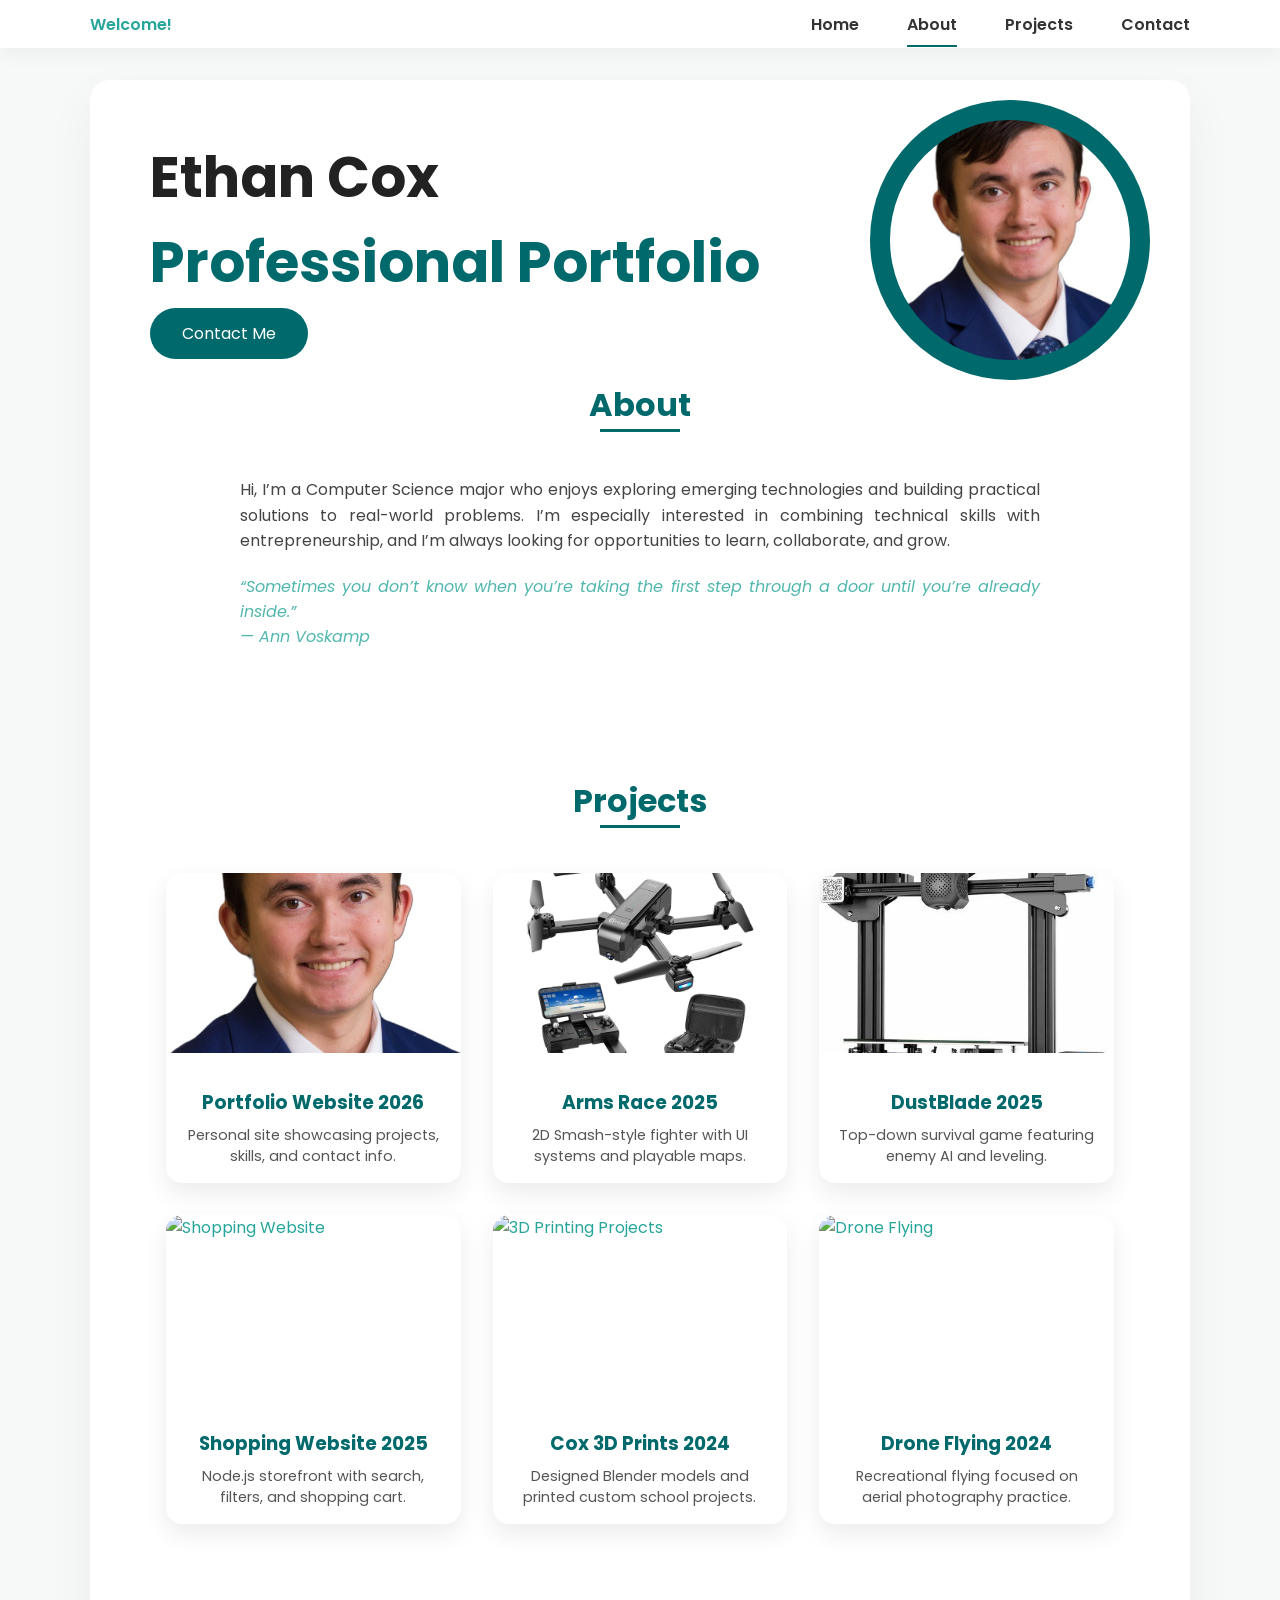
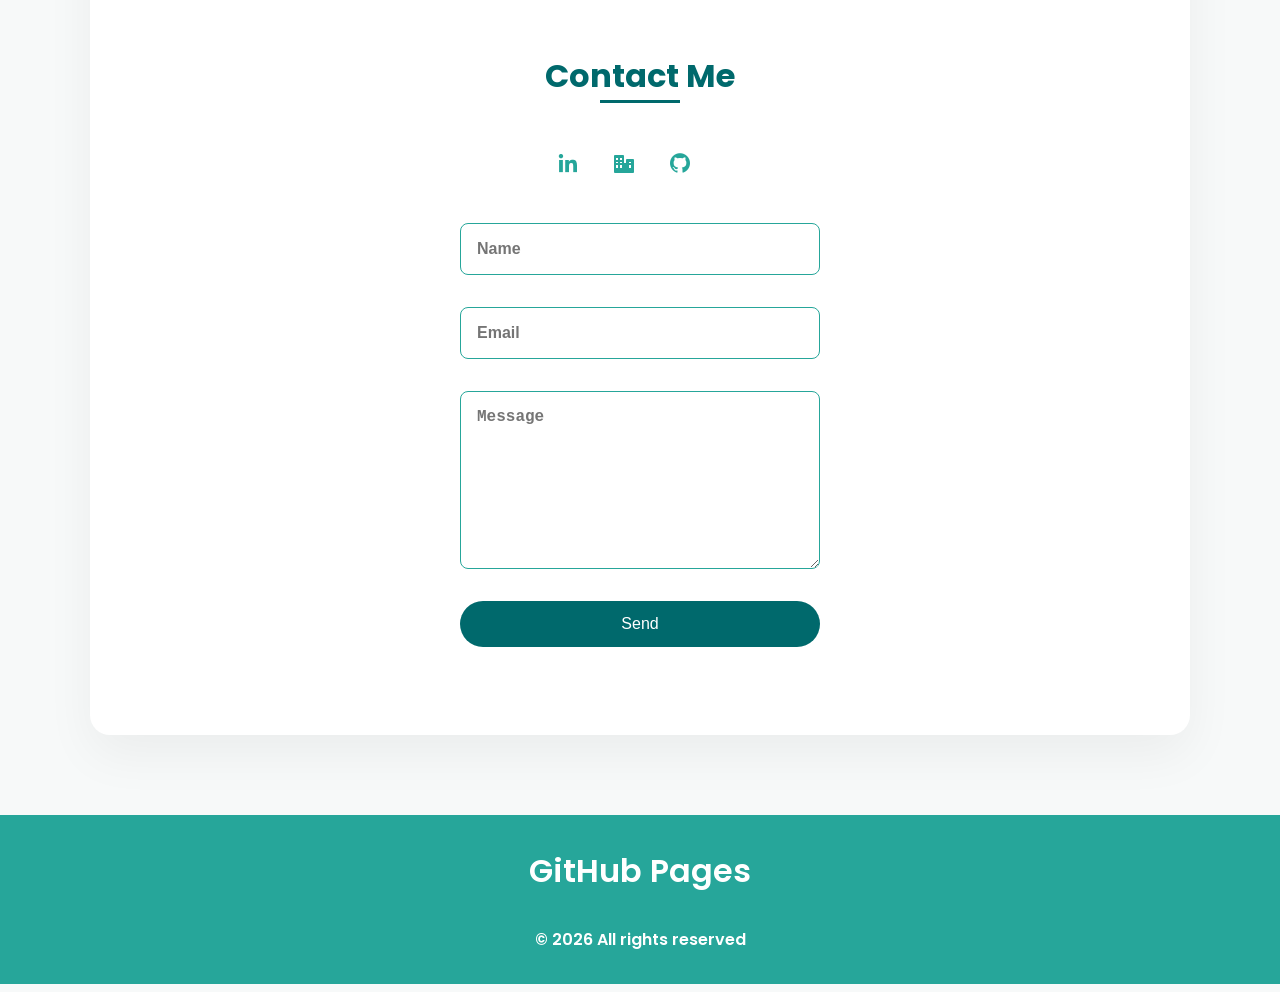
==== index.html @ 2938be5b "Refactor index.html structure and content" ====
<!DOCTYPE html>
<html lang="en">
<head>
  <meta charset="UTF-8">
  <meta name="viewport" content="width=device-width, initial-scale=1.0">
  <title>My Portfolio Website</title>

  <link rel="stylesheet" href="styles.css">
  <link href="https://cdn.jsdelivr.net/npm/boxicons@2.0.5/css/boxicons.min.css" rel="stylesheet">
</head>

<body>

<!-- HEADER -->
<header class="l-header">
  <nav class="nav bd-grid">
    <a href="#" class="nav__logo">Welcome!</a>

    <div class="nav__menu" id="nav-menu">
      <ul class="nav__list">
        <li class="nav__item"><a href="#home" class="nav__link active">Home</a></li>
        <li class="nav__item"><a href="#about" class="nav__link">About</a></li>
        <li class="nav__item"><a href="#mywork" class="nav__link">Projects</a></li>
        <li class="nav__item"><a href="#contact" class="nav__link">Contact</a></li>
      </ul>
    </div>
  </nav>
</header>

<main class="l-main">

<!-- HOME -->
<section class="home" id="home">
  <div class="home__data">
    <h1 class="home__title">
      Ethan Cox<br>
      <span class="home__title-color">Professional Portfolio</span>
    </h1>

    <a href="#contact" class="button">Contact Me</a>
  </div>

  <div class="home__img">
    <img src="images/portfolio.jpg" alt="Ethan Cox">
  </div>
</section>


<!-- ABOUT -->
<section class="about section" id="about">
  <h2 class="section-title">About</h2>

  <div class="about__container bd-grid">
    <p class="about__text">
      Hi, I’m a Computer Science major who enjoys exploring emerging
      technologies and building practical solutions to real-world
      problems. I’m especially interested in combining technical
      skills with entrepreneurship, and I’m always looking for
      opportunities to learn, collaborate, and grow.
    </p>

    <p class="quote">
      “Sometimes you don’t know when you’re taking the first step
      through a door until you’re already inside.”
      <br>— Ann Voskamp
    </p>
  </div>
</section>


<!-- PROJECTS -->
<section class="work section" id="mywork">
  <h2 class="section-title">Projects</h2>

  <div class="work__container bd-grid">

    <div class="project-card">
      <img src="images/portfolio.jpg" alt="Portfolio Website">
      <div class="project-info">
        <h3>Portfolio Website <span class="project-year">2026</span></h3>
        <p>Personal site showcasing projects, skills, and contact info.</p>
      </div>
    </div>

    <div class="project-card">
      <img src="images/1.jpg" alt="Arms Race Game">
      <div class="project-info">
        <h3>Arms Race <span class="project-year">2025</span></h3>
        <p>2D Smash-style fighter with UI systems and playable maps.</p>
      </div>
    </div>

    <div class="project-card">
      <img src="images/2.jpg" alt="DustBlade Game">
      <div class="project-info">
        <h3>DustBlade <span class="project-year">2025</span></h3>
        <p>Top-down survival game featuring enemy AI and leveling.</p>
      </div>
    </div>

    <div class="project-card">
      <img src="images/3.jpg" alt="Shopping Website">
      <div class="project-info">
        <h3>Shopping Website <span class="project-year">2025</span></h3>
        <p>Node.js storefront with search, filters, and shopping cart.</p>
      </div>
    </div>

    <div class="project-card">
      <img src="images/4.jpg" alt="3D Printing Projects">
      <div class="project-info">
        <h3>Cox 3D Prints <span class="project-year">2024</span></h3>
        <p>Designed Blender models and printed custom school projects.</p>
      </div>
    </div>

    <div class="project-card">
      <img src="images/drone.jpg" alt="Drone Flying">
      <div class="project-info">
        <h3>Drone Flying <span class="project-year">2024</span></h3>
        <p>Recreational flying focused on aerial photography practice.</p>
      </div>
    </div>

  </div>
</section>


<!-- CONTACT -->
<section class="contact section" id="contact">
  <h2 class="section-title">Contact Me</h2>

  <div class="home__social">
    <a href="https://www.linkedin.com/in/ethan-hr-cox/" target="_blank" class="home__social-icon">
      <i class="bx bxl-linkedin"></i>
    </a>

    <a href="https://www.cox3dprints.com/" target="_blank" class="home__social-icon">
      <i class="bx bxs-business"></i>
    </a>

    <a href="https://github.com/KenjaTochi" target="_blank" class="home__social-icon">
      <i class="bx bxl-github"></i>
    </a>
  </div>

  <div class="contact__container bd-grid">
    <form class="contact__form">
      <input type="text" placeholder="Name" class="contact__input">
      <input type="email" placeholder="Email" class="contact__input">
      <textarea placeholder="Message" rows="8" class="contact__input"></textarea>
      <input type="submit" value="Send" class="contact__button button">
    </form>
  </div>
</section>

</main>


<!-- FOOTER -->
<footer class="footer">
  <p class="footer__title">GitHub Pages</p>
  <p>© 2026 All rights reserved</p>
</footer>


<!-- NAV ACTIVE SCROLL SCRIPT -->
<script>
const sections = document.querySelectorAll("section");
const navLinks = document.querySelectorAll(".nav__link");

window.addEventListener("scroll", () => {
  let current = "";
  const middle = window.scrollY + window.innerHeight / 2;

  sections.forEach(section => {
    const top = section.offsetTop;
    const bottom = top + section.offsetHeight;

    if (middle >= top && middle <= bottom) {
      current = section.id;
    }
  });

  navLinks.forEach(link => {
    link.classList.remove("active");
    if (link.getAttribute("href").includes(current)) {
      link.classList.add("active");
    }
  });
});
</script>

</body>
</html>
---- styles.css ----
@import url("https://fonts.googleapis.com/css2?family=Poppins:wght@400;600;700&amp;display=swap");
/*===== VARIABLES CSS =====*/
:root{
  --header-height: 3rem;
  --font-semi: 600;
}

/*===== Colores =====*/
:root{
  --first-color:  #00696c;
  --second-color: #26A69A;
}

/*===== Fuente y tipografia =====*/
:root{
  --body-font: 'Poppins', sans-serif;
  --big-font-size: 2rem;
  --h2-font-size: 1.25rem;
  --normal-font-size: 0.938rem;
}
@media screen and (min-width: 768px){
  :root{
    --big-font-size: 3.5rem;
    --h2-font-size: 2rem;
    --normal-font-size: 1rem;
  }
}

/*===== Margenes =====*/
:root{
  --mb-1: 0.5rem;
  --mb-2: 1rem;
  --mb-3: 1.5rem;
  --mb-4: 2rem;
  --mb-5: 2.5rem;
  --mb-6: 3rem;
}

/*===== z index =====*/
:root{
  --z-back: -10;
  --z-normal: 1;
  --z-tooltip: 10;
  --z-fixed: 100;
}

/*===== BASE =====*/
*,::before,::after{
  box-sizing: border-box;
}
html{
  scroll-behavior: smooth;
}
body{
  margin: 0;
  font-family: var(--body-font);
  font-size: var(--normal-font-size);
  color: var(--second-color);
  background: #f7f9f9; /* subtle off-white */
  min-height: 100vh;
  display: flex;
  flex-direction: column;
}
h1,h2,p{
  margin: 0;
}
ul{
  margin: 0;
  padding: 0;
  list-style: none;
}
a{
  text-decoration: none;
}
img{
  max-width: 100%;
  height: auto;
  display: block;
}
.l-main{
  background: white;
  max-width: 1100px;
  margin: 80px auto;
  padding: 40px 60px;
  border-radius: 20px;
  box-shadow: 0 20px 50px rgba(0,0,0,0.05);
}
/*===== CLASS CSS ===== */
.section-title{
  position: relative;
  font-size: var(--h2-font-size);
  color: var(--first-color);
  margin-top: var(--mb-2);
  margin-bottom: var(--mb-4);
  text-align: center;
}
.section-title::after{
  position: absolute;
  content: "";
  width: 64px;
  height: 0.18rem;
  left: 0;
  right: 0;
  margin: auto;
  top: 2rem;
  background-color: var(--first-color);
}
.section{
  padding-top: 3rem;
  padding-bottom: 2rem;
}

/*===== LAYOUT =====*/
.bd-grid{
  max-width: 1024px;
  display: grid;
  grid-template-columns: 100%;
  grid-column-gap: 2rem;
  width: calc(100% - 2rem);
  margin-left: auto;
  margin-right: auto;
}
.l-header{
  width: 100%;
  position: fixed;
  top: 0;
  left: 0;
  z-index: var(--z-fixed);
  background-color: white;
  box-shadow: 0 5px 20px rgba(0,0,0,0.05);
}

/*===== NAV =====*/
.nav{
  height: var(--header-height);
  display: flex;
  justify-content: space-between;
  align-items: center;
  font-weight: var(--font-semi);
}
@media screen and (max-width: 768px){
  .nav__menu{
    position: fixed;
    top: var(--header-height);
    right: -100%;
    width: 80%;
    height: 100%;
    padding: 2rem;
    background-color: var(--second-color);
    transition: .5s;
  }
}
.nav__item{
  margin-bottom: var(--mb-4);
}
.nav__link{
  position: relative;
  
}
.nav__item a{
  color: #333;
}
.nav__link:hover{
  position: relative;

}
.nav__link:hover::after{
  position: absolute;
  content: "";
  width: 100%;
  height: 0.18rem;
  left: 0;
  top: 2rem;
  background-color: var(--first-color);

}
.nav__item a:hover{
  color:  var(--first-color);
  transition: .3s ease;

}
.nav__logo{
  color: var(--second-color);
}
.nav__toggle{
  color: var(--second-color);
  font-size: 1.5rem;
  cursor: pointer;
}

/*Active menu*/
.active::after{
  position: absolute;
  content: "";
  width: 100%;
  height: 0.18rem;
  left: 0;
  top: 2rem;
  background-color: var(--first-color);
}

/*=== Show menu ===*/
.show{
  right: 0;
}

/*===== HOME =====*/

.home {
    display: flex;
    align-items: center;
    justify-content: space-between;
    gap: 4rem;
    min-height: auto; /* not full screen */
}
.home__data{
  flex: 1;
}
.home__img{
  position: relative;
  display: flex;
  justify-content: center;
  align-items: center;
}
.home__img::before{
  content: "";
  position: absolute;
  width: 280px;
  height: 280px;
  background: var(--first-color);
  border-radius: 50%;
  z-index: 0;
}
.home__title{
  font-size: var(--big-font-size);
  margin-bottom: 1rem;
  color: #222;
}
.home__title-color{
  color: var(--first-color);
}
.home__social{
  display: flex;
  flex-direction: row;
  justify-content: center;
}
.home__social-icon{
  width: max-content;
  margin-bottom: var(--mb-2);
  font-size: 1.5rem;
  color: var(--second-color);
}
.home__social-icon:hover{
  color: var(--first-color);
}

.home__img img{
  position: relative;
  z-index: 1;
  width: 240px;
  height: 240px;
  object-fit: cover;
  border-radius: 50%;
  transition: transform .3s ease;
}

.home__img img:hover{
  transform: scale(1.15);
}

/*BUTTONS*/
.button{
  background-color: var(--first-color);
  color: white;
  padding: 14px 32px;
  border-radius: 50px;
  transition: .3s ease;
}

.button:hover{
  transform: translateY(-3px);
  box-shadow: 0 15px 30px rgba(0,0,0,.1);
}

/* ===== ABOUT =====*/
#about{
  margin-top: -6%;

}
.quote{
  margin-top: 20px;
  text-align: justify;
  font-style: italic;
  opacity: .8;
}
.about__text{
  text-align: justify;
  color: #444;
  line-height: 1.6;
}
.about__container{
  max-width: 700px;
  margin: auto;
}
.about__subtitle{
  margin-bottom: var(--mb-2);
}
.about__img{
  justify-self: center;
  background-image: url("images/bb (2).png");
  background-size:cover;
  height: 499px;
  width: 540px;
  margin-left: -300px;
  
}
.about__img img
{
transform: scale(2.4);
margin-left: 250px;
margin-top: 80px;

}
.about__img:hover{
   transition: .5s;
 transform: translate(-10px,-20px);
}
.about__img img:hover{
 transition: .5s;
 transform: translate(-30px,-10px);
 transform: scale(2.9);
}
/* ===== SERVICES =====*/
.ag-format-container {
  width: 1142px;
  margin: 0 auto;
}
.ag-courses_box {
  display: -webkit-box;
  display: -ms-flexbox;
  display: flex;
  -webkit-box-align: start;
  -ms-flex-align: start;
  align-items: flex-start;
  -ms-flex-wrap: wrap;
  flex-wrap: wrap;
  padding: 50px 0;
}
.ag-courses_item {
  -ms-flex-preferred-size: calc(33.33333% - 30px);
  flex-basis: calc(33.33333% - 30px);
  margin: 0 15px 30px;
  overflow: hidden;
  border-radius: 28px;
}
.ag-courses-item_link {
  display: block;
  padding: 30px 20px;
  background-color: #ffffff;
  box-shadow: 0 15px 40px rgba(0,0,0,0.05);
  overflow: hidden;
  position: relative;
}
.ag-courses-item_link:hover,
.ag-courses-item_link:hover .ag-courses-item_date {
  text-decoration: none;
  color:#fff;
}
.ag-courses-item_link:hover .ag-courses-item_bg {
  -webkit-transform: scale(10);
  -ms-transform: scale(10);
  transform: scale(10);
}
.ag-courses-item_title {
  min-height: 87px;
  margin: 0 0 25px;

  overflow: hidden;

  font-weight: bold;
  font-size: 30px;
  color: #FFF;

  z-index: 2;
  position: relative;
}
.ag-courses-item_date-box {
  z-index: 2;
  position: relative;
}
.ag-courses-item_date {
  color: white;
  -webkit-transition: color .5s ease;
  -o-transition: color .5s ease;
  transition: color .5s ease
}
.ag-courses-item_date p{
  text-align: justify;
}
.ag-courses-item_bg {
  height: 128px;
  width: 128px;
  background-color:   #6f1bd3;
  z-index: 1;
  position: absolute;
  top: -75px;
  right: -75px;
  border-radius: 50%;
  -webkit-transition: all .5s ease;
  -o-transition: all .5s ease;
  transition: all .5s ease;
}
.ag-courses_item:nth-child(2n) .ag-courses-item_bg {
  background-color: #a9c6e5;
}
.ag-courses_item:nth-child(3n) .ag-courses-item_bg {
  background-color:var(--first-color);
}
.ag-courses_item:nth-child(4n) .ag-courses-item_bg {
  background-color: #952aff;
}
.ag-courses_item:nth-child(5n) .ag-courses-item_bg {
  background-color: #cd3e94;
}
.ag-courses_item:nth-child(6n) .ag-courses-item_bg {
  background-color:   #6f1bd3;
}



@media only screen and (max-width: 979px) {
  .ag-courses_item {
    -ms-flex-preferred-size: calc(50% - 30px);
    flex-basis: calc(50% - 30px);
  }
  .ag-courses-item_title {
    font-size: 24px;
  }
}

@media only screen and (max-width: 767px) {
  .ag-format-container {
    width: 96%;
  }

}
@media only screen and (max-width: 639px) {
  .ag-courses_item {
    -ms-flex-preferred-size: 100%;
    flex-basis: 100%;
  }
  .ag-courses-item_title {
    min-height: 72px;
    line-height: 1;

    font-size: 24px;
  }
  .ag-courses-item_link {
    padding: 22px 40px;
  }
  .ag-courses-item_date-box {
    font-size: 16px;
  }
}



/* ===== MY WORK =====*/
.project-card{
  background: white;
  border-radius: 16px;
  overflow: hidden;
  box-shadow: 0 10px 25px rgba(0,0,0,.08);
  transition: .3s ease;
}

.project-card:hover{
  transform: translateY(-6px);
}

.project-card img{
  width: 100%;
  height: 180px;
  object-fit: cover;
}

.project-info{
  padding: 16px;
  text-align: center;
}

.project-info h3{
  margin-bottom: 8px;
  color: var(--first-color);
}

.project-info p{
  font-size: 0.9rem;
  color: #555;
}

.work__container{
  grid-template-columns: repeat(3, 1fr);
  gap: 2rem;
}

/* ===== CONTACT =====*/
.contact__input{
  width: 100%;
  font-size: var(--normal-font-size);
  font-weight: var(--font-semi);
  padding: 1rem;
  border-radius: .5rem;
  border: 1.5px solid var(--second-color);
  outline: none;
  margin-bottom: var(--mb-4);
}
.contact__button{
  display: block;
  border: none;
  outline: none;
  font-size: var(--normal-font-size);
  cursor: pointer;
  margin-left: auto;
}

/* ===== FOOTER =====*/
.footer{
  background-color: var(--second-color);
  color: #fff;
  text-align: center;
  font-weight: var(--font-semi);
  padding: 2rem 0;
  margin-top: auto;
}
.footer__title{
  font-size: 2rem;
  margin-bottom: var(--mb-4);
}
.footer__social{
  margin-bottom: var(--mb-4);
}
.footer__icon{
  font-size: 1.5rem;
  color: #fff;
  margin: 0 var(--mb-2)
}

/* ===== MEDIA QUERIES=====*/
@media screen and (min-width: 768px){
  body{
    margin: 0;
  }
  .section{
    padding-top: 4rem;
    padding-bottom: 3rem;
  }
  .section-title{
    margin-bottom: var(--mb-6);
  }
  .section-title::after{
    width: 80px;
    top: 3rem;
  }

.nav{
  max-width: 1100px;
  margin: auto;
}
  .nav__list{
    display: flex;
    padding-top: 0;
  }
  .nav__item{
    margin-left: var(--mb-6);
    margin-bottom: 0;
  }
  .nav__toggle{
    display: none;
  }
  .nav__link{
    color: var(--second-color);
  }
  .home__data{
  }
  .home__social{
    padding-top: 0;
    padding-bottom: 2.5rem;
    flex-direction: row;
    align-self: flex-end;
  }
  .home__social-icon{
    margin-bottom: 0;
    margin-right: var(--mb-4);
    color: var(--second-color);
  }

.about__container {
  max-width: 800px;
  margin: auto;
}
  .about__img img{
    width: 300px;
  }
  .work__container{
    grid-template-columns: repeat(3, 1fr);
    grid-template-rows: repeat(2,1fr);
    column-gap: 2rem;
  }
  .contact__form{
    width: 360px;
  }
  .contact__container{
    justify-items: center;
  }
}

  .bd-grid {
    margin-left: auto;
    margin-right: auto;
  }

    form{
     display: flex;
     flex-wrap: wrap;
    }
    .username{
      flex: 1 0 140px;
    }
    .email{
     flex: 1 0 140px;
    }
    .button{
      flex: 1 0 50px;
    }
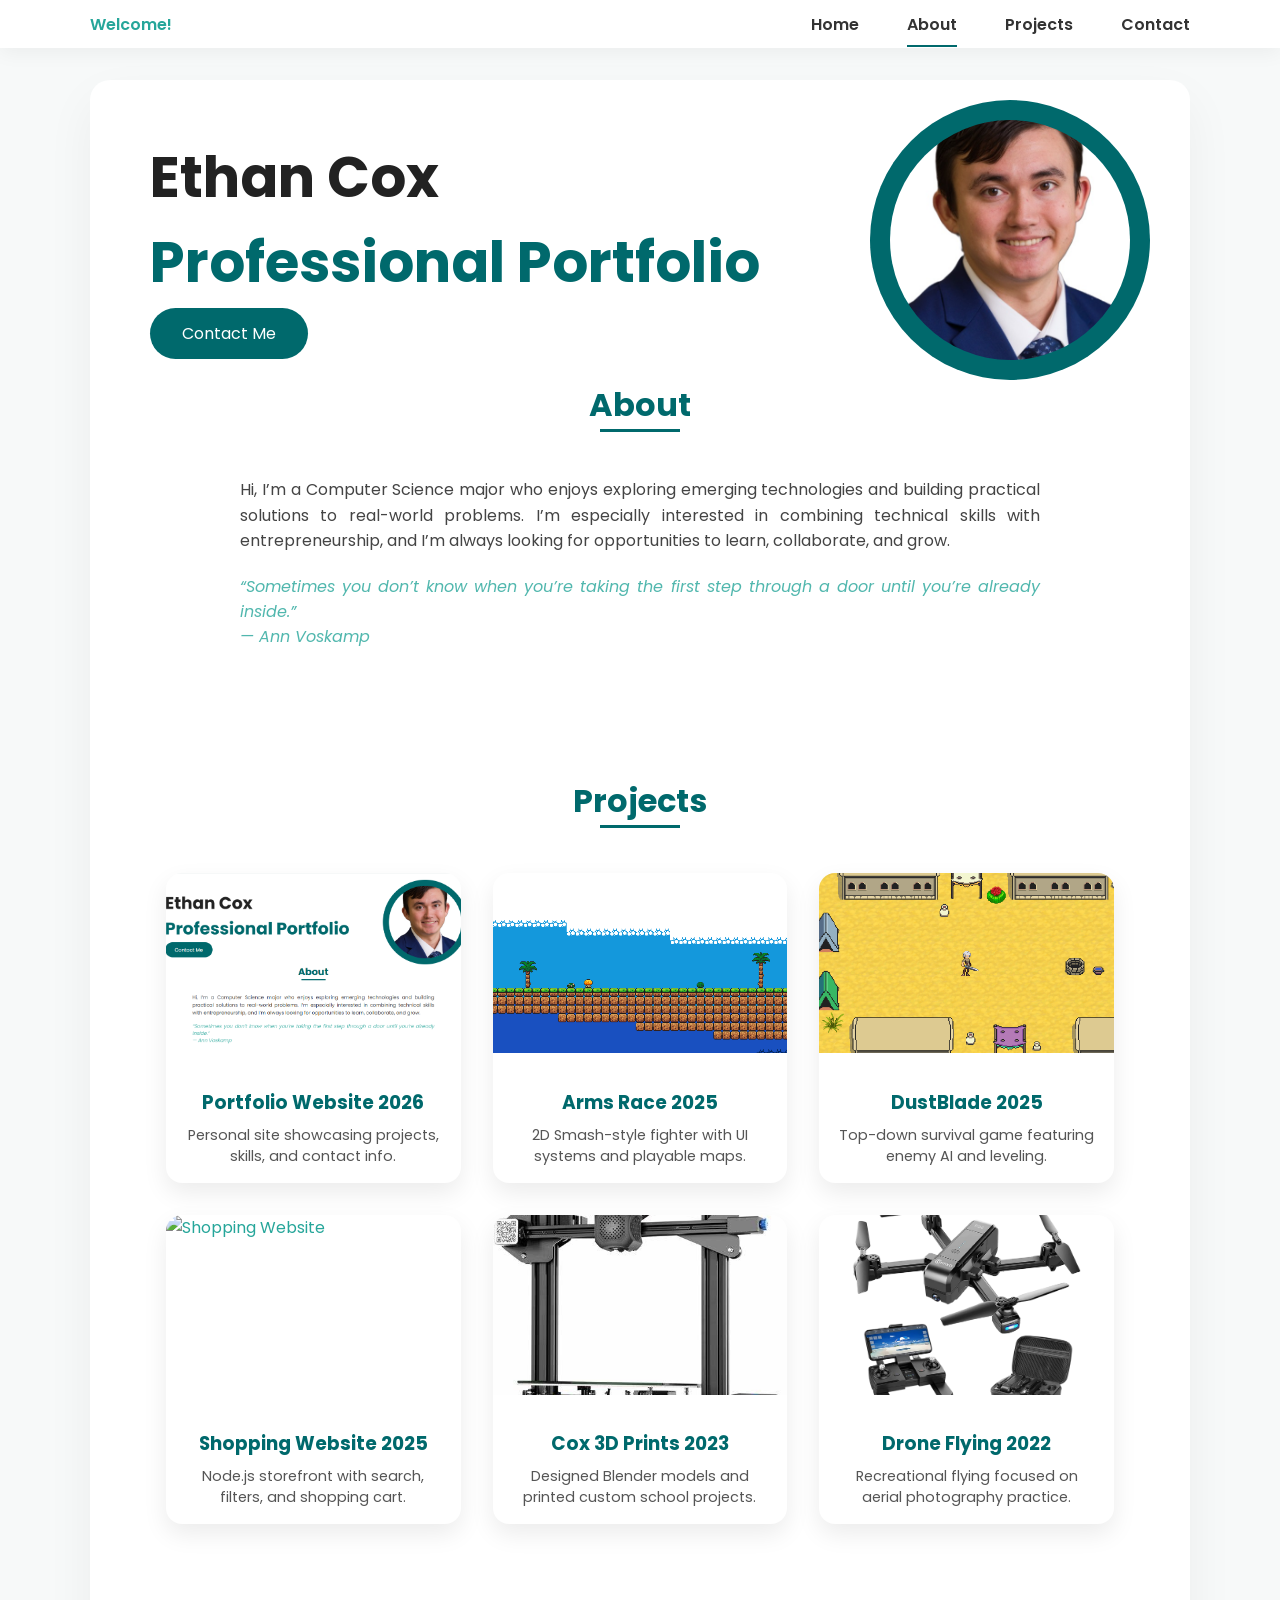
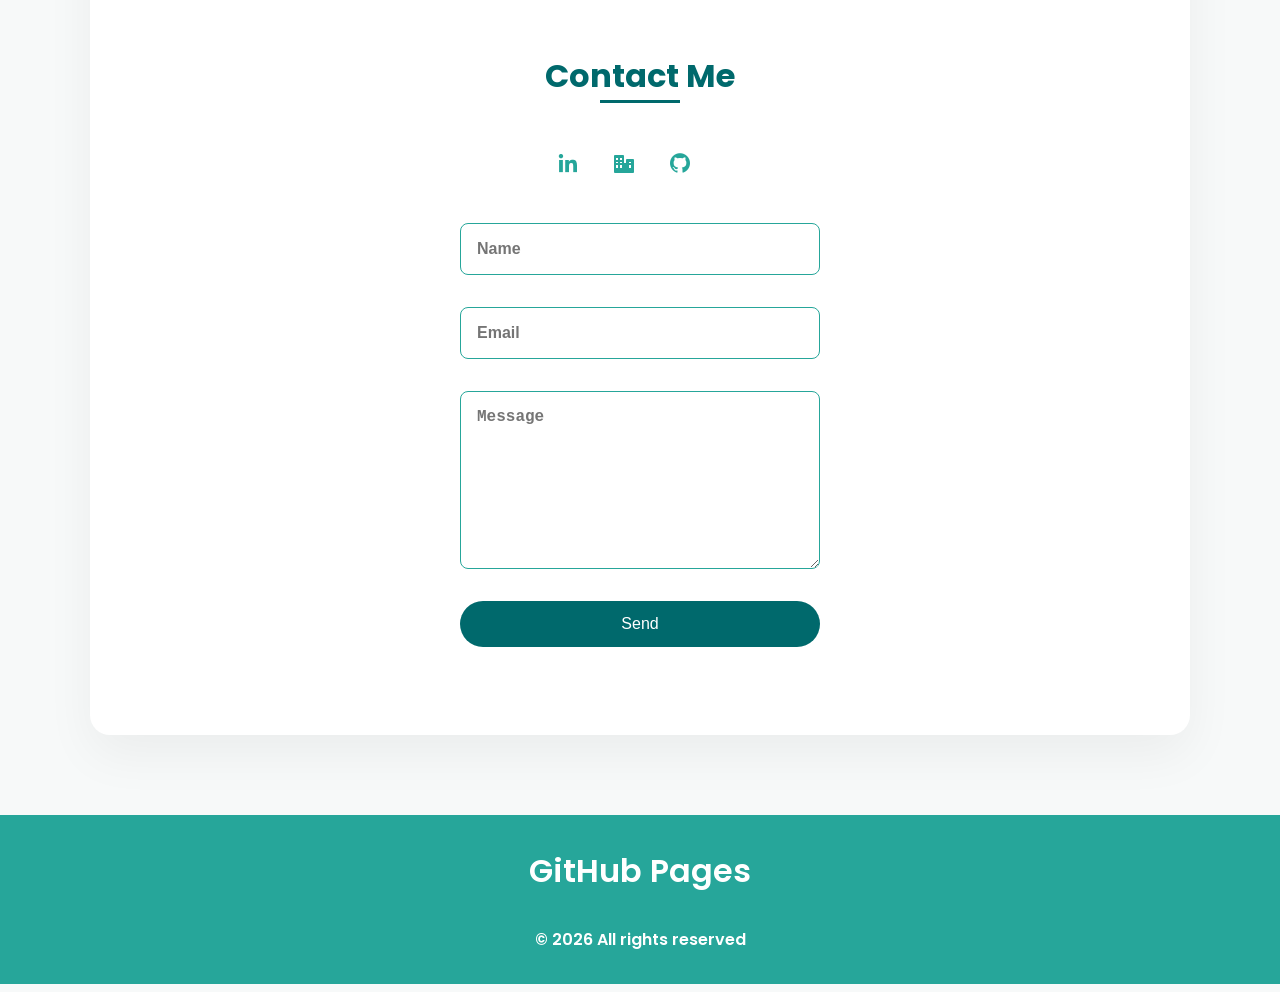
==== commit efec99c1: "Update project images and years in index.html Updated project images and years for several projects." ====
--- a/index.html
+++ b/index.html
@@ -75,7 +75,7 @@
   <div class="work__container bd-grid">
 
     <div class="project-card">
-      <img src="images/portfolio.jpg" alt="Portfolio Website">
+      <img src="images/portfoliowebsite.png" alt="Portfolio Website">
       <div class="project-info">
         <h3>Portfolio Website <span class="project-year">2026</span></h3>
         <p>Personal site showcasing projects, skills, and contact info.</p>
@@ -83,7 +83,7 @@
     </div>
 
     <div class="project-card">
-      <img src="images/1.jpg" alt="Arms Race Game">
+      <img src="images/armsrace.png" alt="Arms Race Game">
       <div class="project-info">
         <h3>Arms Race <span class="project-year">2025</span></h3>
         <p>2D Smash-style fighter with UI systems and playable maps.</p>
@@ -91,7 +91,7 @@
     </div>
 
     <div class="project-card">
-      <img src="images/2.jpg" alt="DustBlade Game">
+      <img src="images/dustblade.png" alt="DustBlade Game">
       <div class="project-info">
         <h3>DustBlade <span class="project-year">2025</span></h3>
         <p>Top-down survival game featuring enemy AI and leveling.</p>
@@ -99,7 +99,7 @@
     </div>
 
     <div class="project-card">
-      <img src="images/3.jpg" alt="Shopping Website">
+      <img src="images/shoppingwebsite.jpg" alt="Shopping Website">
       <div class="project-info">
         <h3>Shopping Website <span class="project-year">2025</span></h3>
         <p>Node.js storefront with search, filters, and shopping cart.</p>
@@ -107,17 +107,17 @@
     </div>
 
     <div class="project-card">
-      <img src="images/4.jpg" alt="3D Printing Projects">
+      <img src="images/3dprinter.jpg" alt="3D Printing Projects">
       <div class="project-info">
-        <h3>Cox 3D Prints <span class="project-year">2024</span></h3>
+        <h3>Cox 3D Prints <span class="project-year">2023</span></h3>
         <p>Designed Blender models and printed custom school projects.</p>
       </div>
     </div>
 
     <div class="project-card">
-      <img src="images/drone.jpg" alt="Drone Flying">
+      <img src="images/drone.png" alt="Drone Flying">
       <div class="project-info">
-        <h3>Drone Flying <span class="project-year">2024</span></h3>
+        <h3>Drone Flying <span class="project-year">2022</span></h3>
         <p>Recreational flying focused on aerial photography practice.</p>
       </div>
     </div>
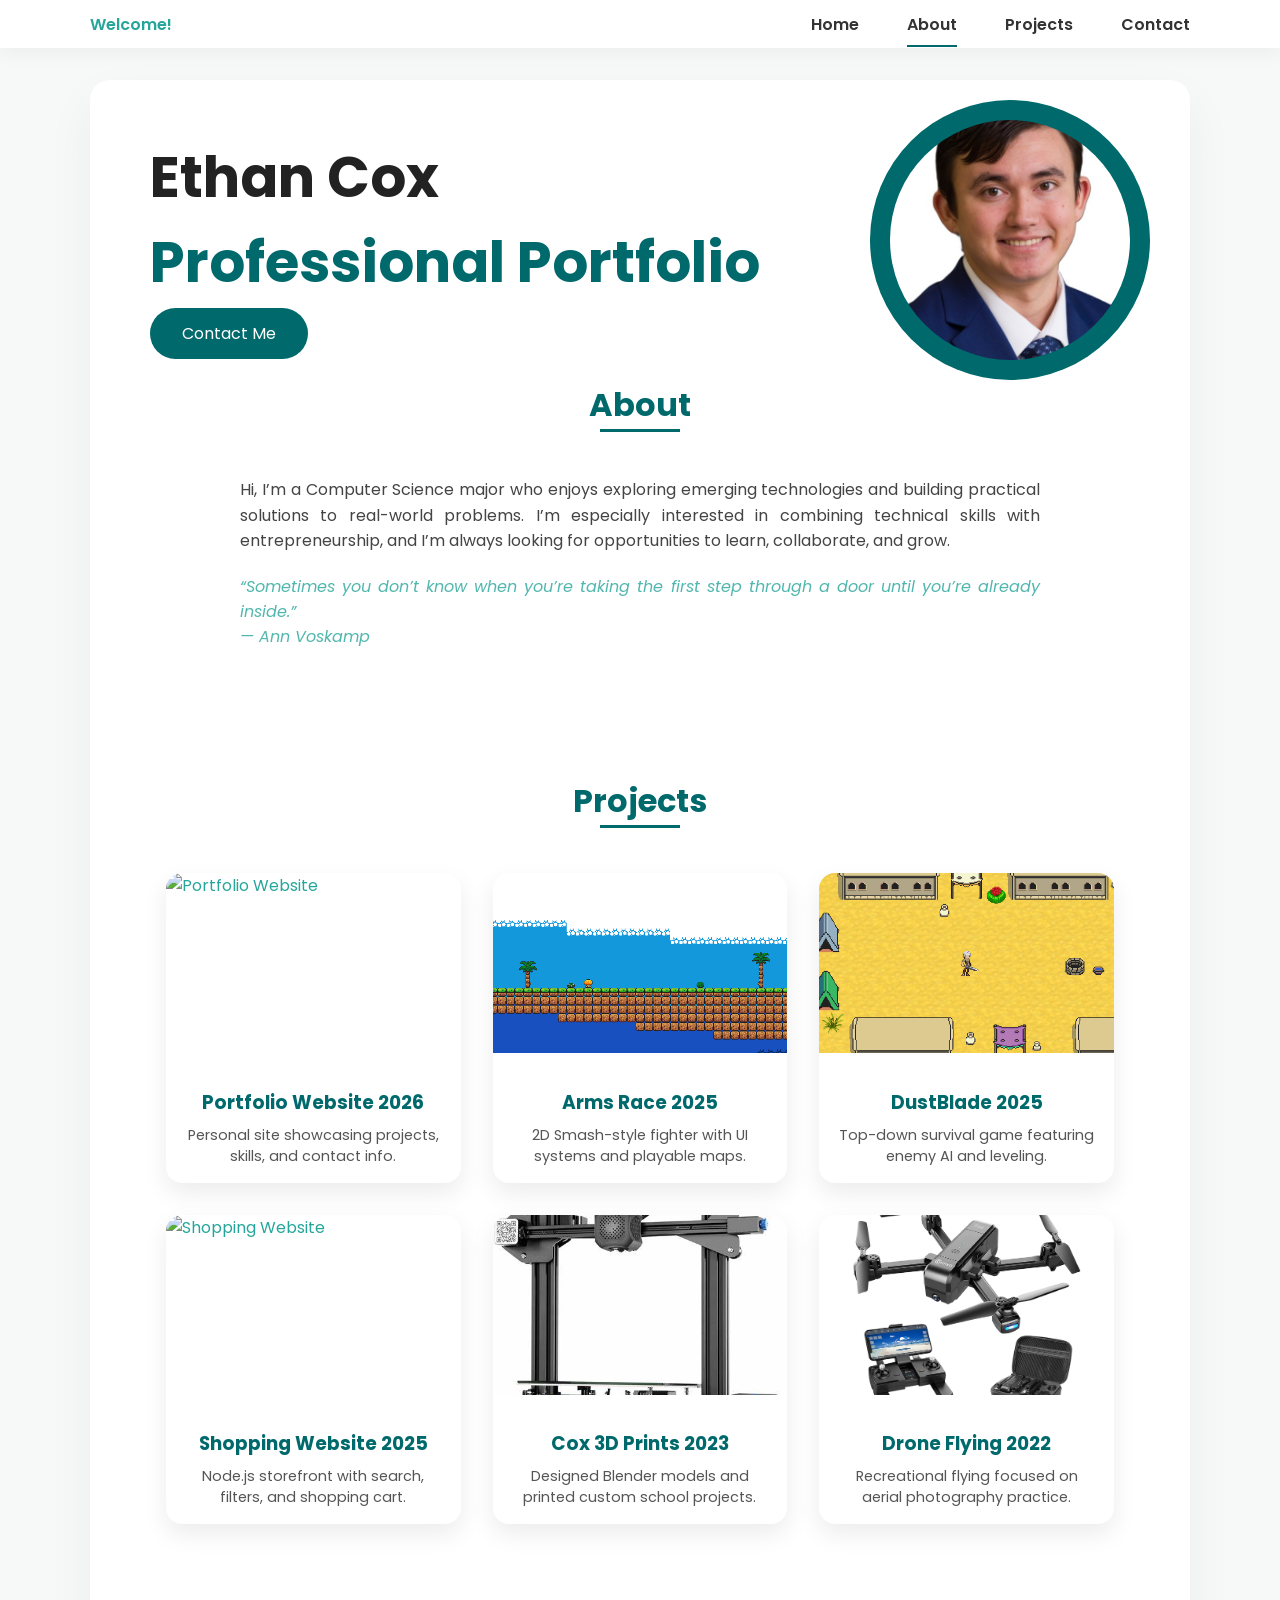
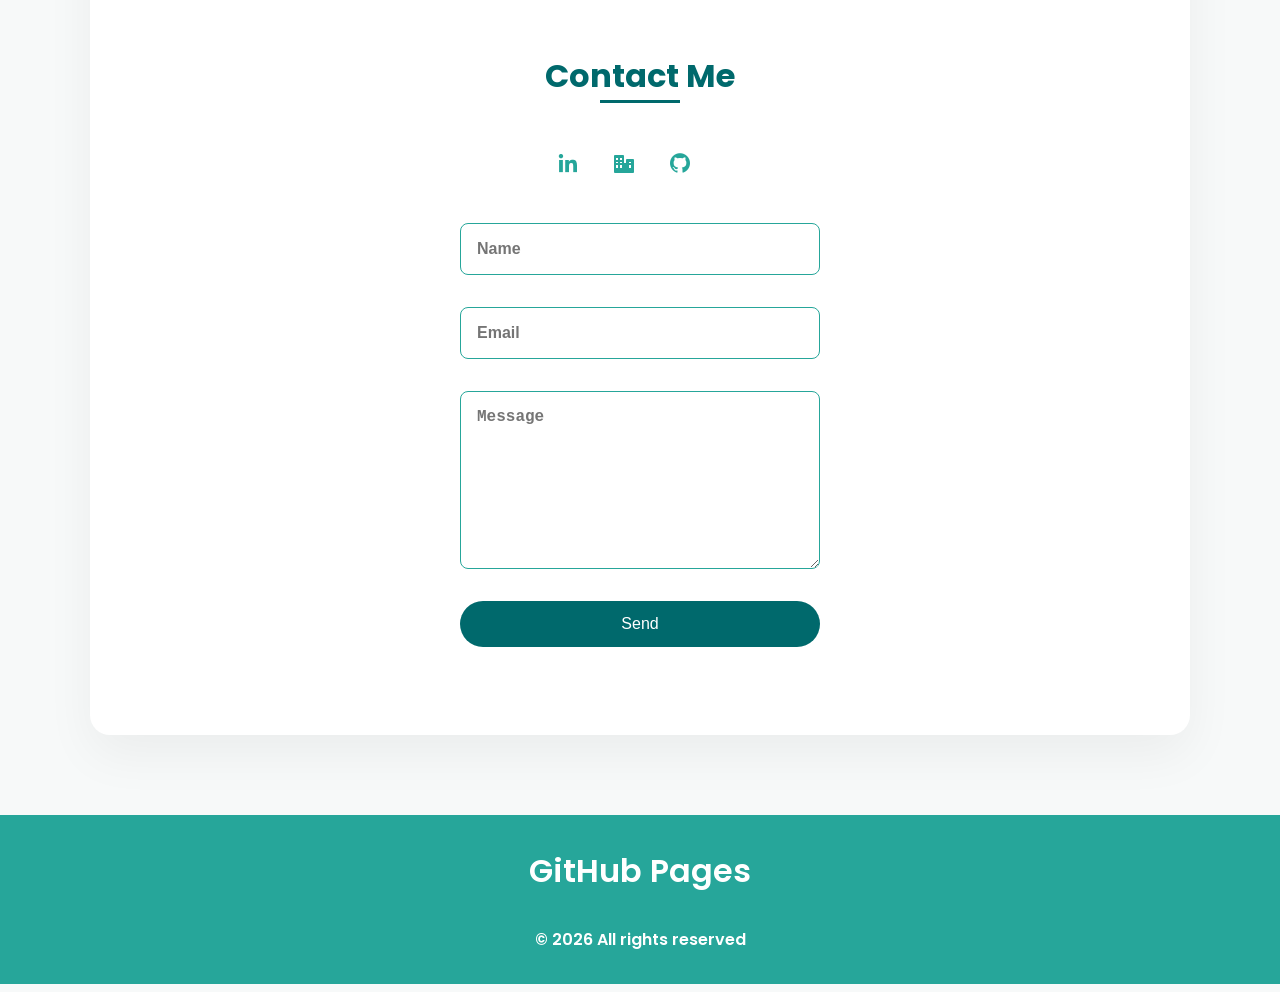
==== commit 82271733: "Update image sources for project cards" ====
--- a/index.html
+++ b/index.html
@@ -75,7 +75,7 @@
   <div class="work__container bd-grid">
 
     <div class="project-card">
-      <img src="images/portfoliowebsite.png" alt="Portfolio Website">
+      <img src="images/portfoliowebsite.jpg" alt="Portfolio Website">
       <div class="project-info">
         <h3>Portfolio Website <span class="project-year">2026</span></h3>
         <p>Personal site showcasing projects, skills, and contact info.</p>
@@ -99,7 +99,7 @@
     </div>
 
     <div class="project-card">
-      <img src="images/shoppingwebsite.jpg" alt="Shopping Website">
+      <img src="images/shoppingwebsite.png" alt="Shopping Website">
       <div class="project-info">
         <h3>Shopping Website <span class="project-year">2025</span></h3>
         <p>Node.js storefront with search, filters, and shopping cart.</p>
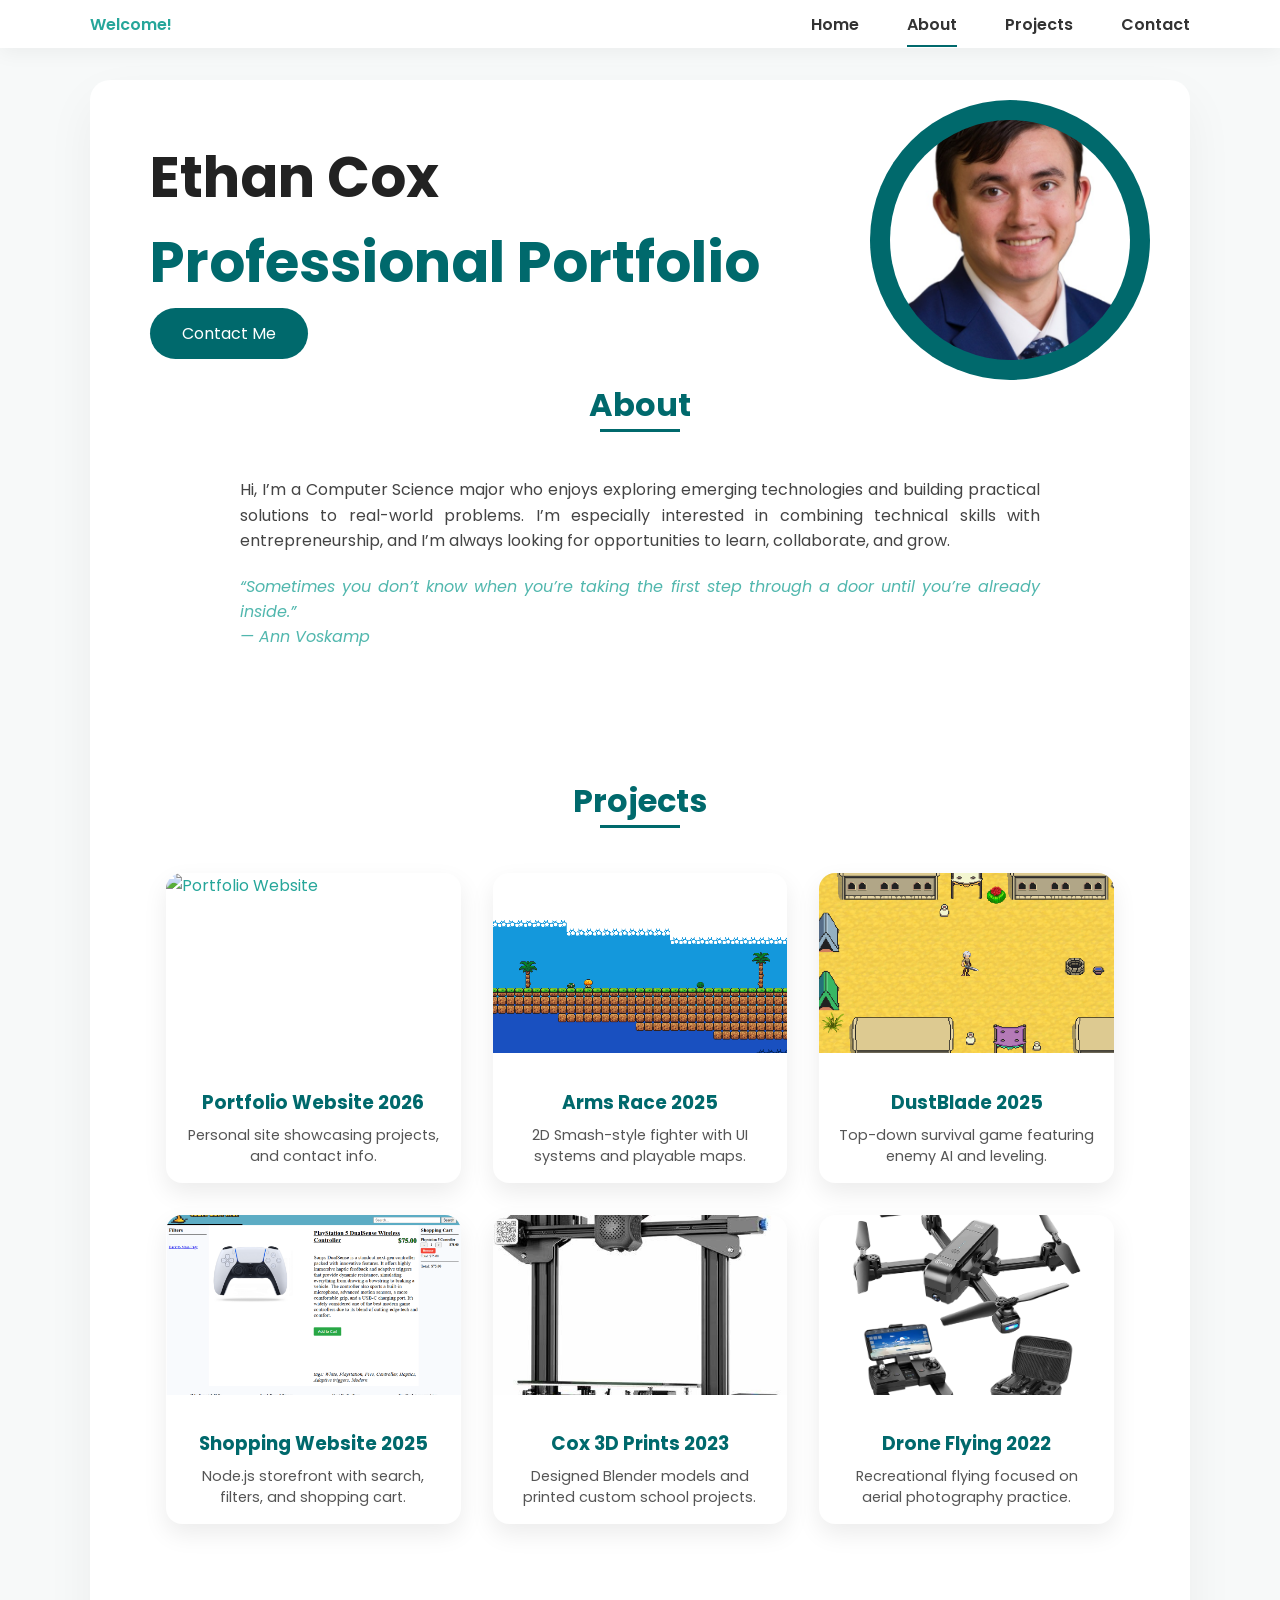
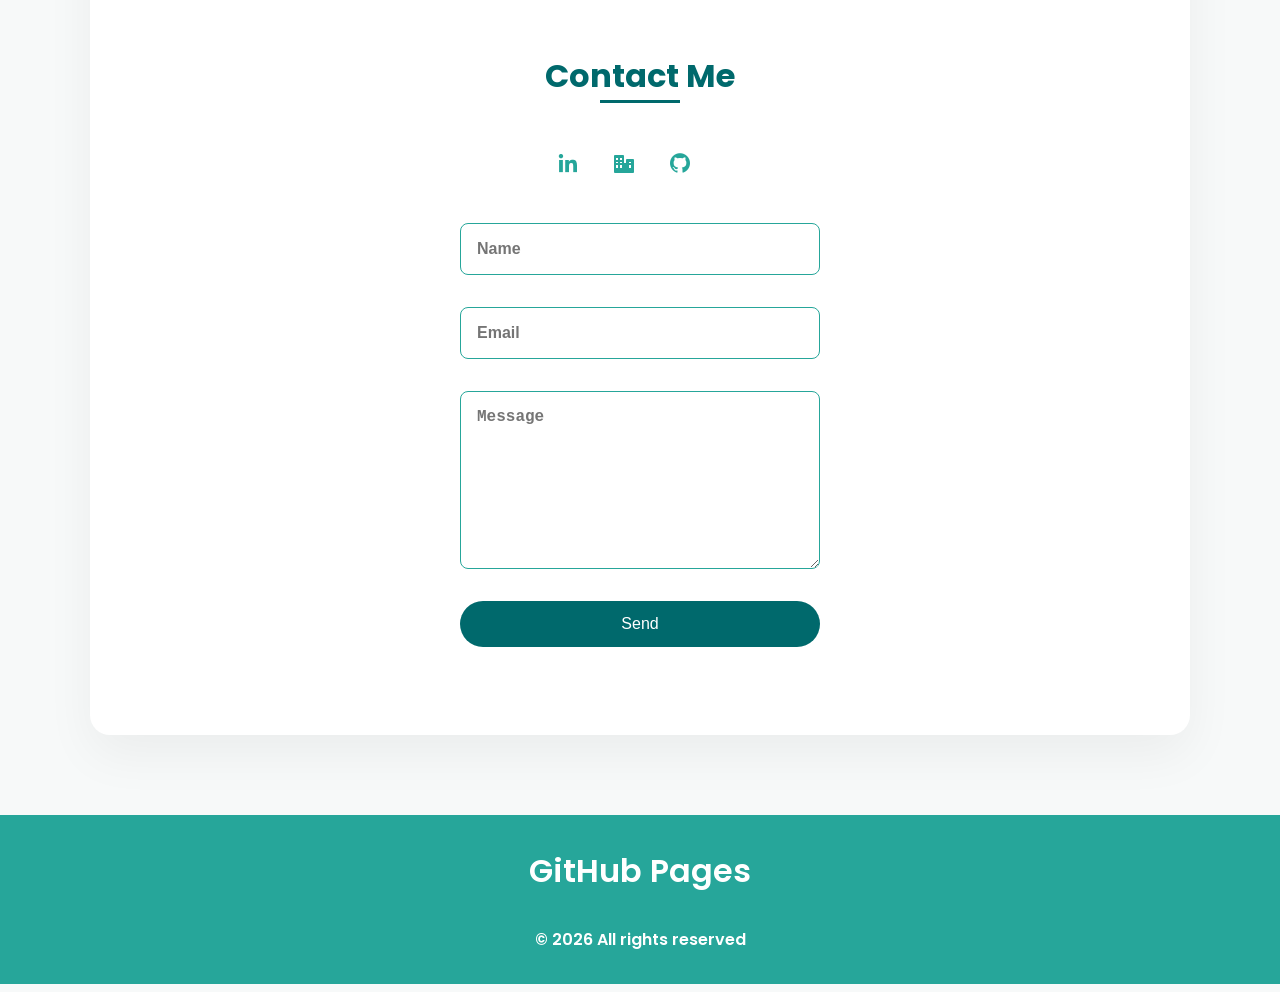
==== commit a2a4da8a: "Update project description in index.html Removed 'skills' from the project description." ====
--- a/index.html
+++ b/index.html
@@ -78,7 +78,7 @@
       <img src="images/portfoliowebsite.jpg" alt="Portfolio Website">
       <div class="project-info">
         <h3>Portfolio Website <span class="project-year">2026</span></h3>
-        <p>Personal site showcasing projects, skills, and contact info.</p>
+        <p>Personal site showcasing projects, and contact info.</p>
       </div>
     </div>
 
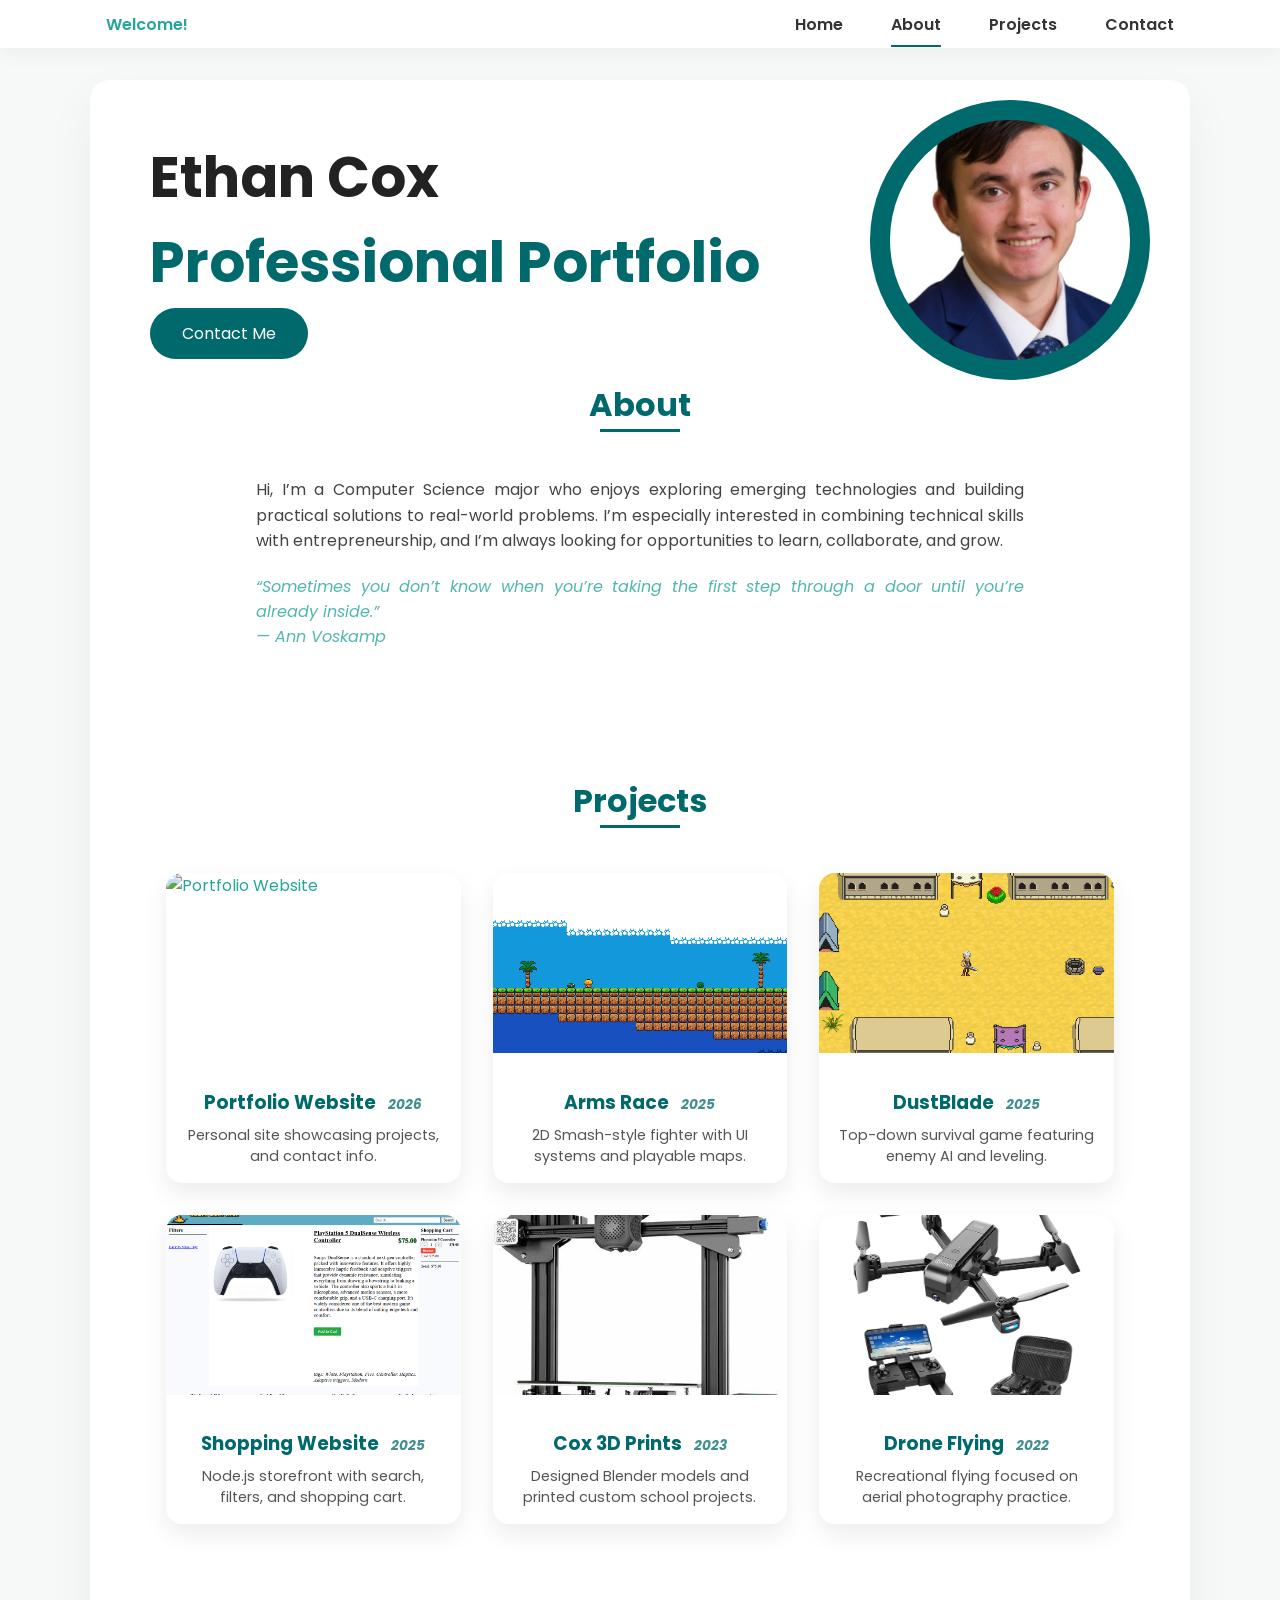
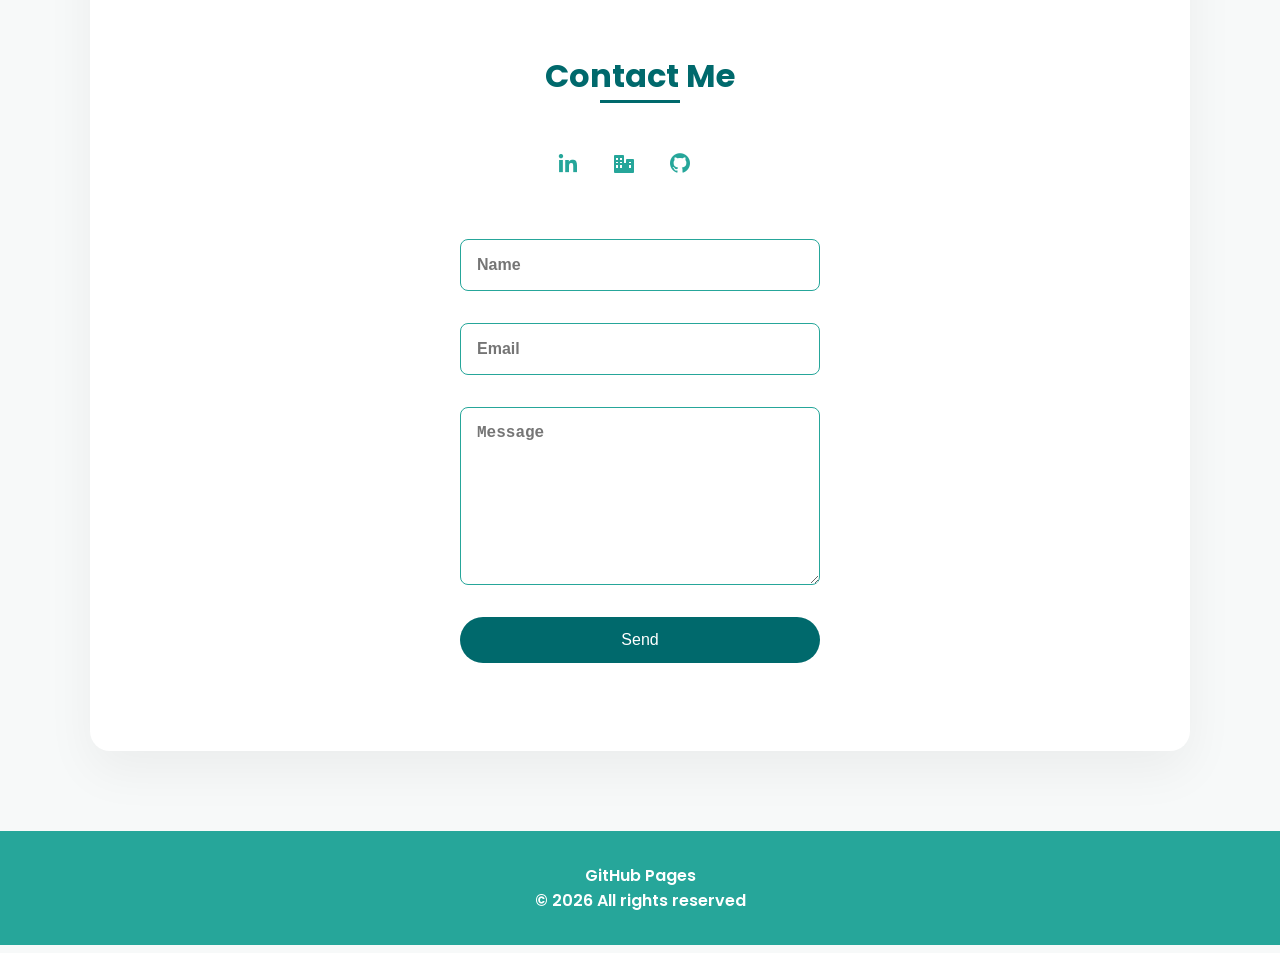
==== commit 6f58e1cd: "Update index.html for formspree" ====
--- a/index.html
+++ b/index.html
@@ -144,14 +144,52 @@
     </a>
   </div>
 
-  <div class="contact__container bd-grid">
-    <form class="contact__form">
-      <input type="text" placeholder="Name" class="contact__input">
-      <input type="email" placeholder="Email" class="contact__input">
-      <textarea placeholder="Message" rows="8" class="contact__input"></textarea>
-      <input type="submit" value="Send" class="contact__button button">
-    </form>
-  </div>
+<div class="contact__container bd-grid">
+  <form 
+    action="https://formspree.io/f/maqdobll"
+    method="POST"
+    class="contact__form"
+  >
+
+    <input 
+      type="text" 
+      name="name"
+      placeholder="Name" 
+      class="contact__input"
+      required
+    >
+
+    <input 
+      type="email" 
+      name="email"
+      placeholder="Email" 
+      class="contact__input"
+      required
+    >
+
+    <textarea 
+      name="message"
+      placeholder="Message" 
+      rows="8" 
+      class="contact__input"
+      required
+    ></textarea>
+
+    <!-- Optional: Subject line in your email -->
+    <input type="hidden" name="_subject" value="New Portfolio Contact Form Submission">
+
+    <!-- Prevent spam bots -->
+    <input type="text" name="_gotcha" style="display:none">
+
+    <input 
+      type="submit" 
+      value="Send" 
+      class="contact__button button"
+    >
+
+  </form>
+</div>
+
 </section>
 
 </main>
--- a/styles.css
+++ b/styles.css
@@ -1,25 +1,29 @@
-
-
-@import url("https://fonts.googleapis.com/css2?family=Poppins:wght@400;600;700&amp;display=swap");
+@import url("https://fonts.googleapis.com/css2?family=Poppins:wght@400;600;700&display=swap");
+
+html, body{
+  overflow-x:hidden;
+}
+
 /*===== VARIABLES CSS =====*/
 :root{
   --header-height: 3rem;
   --font-semi: 600;
 }
 
-/*===== Colores =====*/
+/*===== COLORS =====*/
 :root{
-  --first-color:  #00696c;
+  --first-color: #00696c;
   --second-color: #26A69A;
 }
 
-/*===== Fuente y tipografia =====*/
+/*===== FONT / TYPOGRAPHY =====*/
 :root{
   --body-font: 'Poppins', sans-serif;
   --big-font-size: 2rem;
   --h2-font-size: 1.25rem;
   --normal-font-size: 0.938rem;
 }
+
 @media screen and (min-width: 768px){
   :root{
     --big-font-size: 3.5rem;
@@ -28,9 +32,9 @@
   }
 }
 
-/*===== Margenes =====*/
+/*===== MARGINS =====*/
 :root{
-  --mb-1: 0.5rem;
+  --mb-1: .5rem;
   --mb-2: 1rem;
   --mb-3: 1.5rem;
   --mb-4: 2rem;
@@ -38,7 +42,7 @@
   --mb-6: 3rem;
 }
 
-/*===== z index =====*/
+/*===== Z INDEX =====*/
 :root{
   --z-back: -10;
   --z-normal: 1;
@@ -50,588 +54,433 @@
 *,::before,::after{
   box-sizing: border-box;
 }
+
 html{
   scroll-behavior: smooth;
 }
+
 body{
-  margin: 0;
-  font-family: var(--body-font);
-  font-size: var(--normal-font-size);
-  color: var(--second-color);
-  background: #f7f9f9; /* subtle off-white */
-  min-height: 100vh;
-  display: flex;
-  flex-direction: column;
-}
-h1,h2,p{
-  margin: 0;
-}
+  margin:0;
+  font-family:var(--body-font);
+  font-size:var(--normal-font-size);
+  color:var(--second-color);
+  background:#f7f9f9;
+  min-height:100vh;
+  display:flex;
+  flex-direction:column;
+}
+
+h1,h2,p{ margin:0; }
+
 ul{
-  margin: 0;
-  padding: 0;
-  list-style: none;
-}
-a{
-  text-decoration: none;
-}
+  margin:0;
+  padding:0;
+  list-style:none;
+}
+
+a{ text-decoration:none; }
+
 img{
-  max-width: 100%;
-  height: auto;
-  display: block;
-}
+  max-width:100%;
+  height:auto;
+  display:block;
+}
+
+/*===== MAIN CARD =====*/
 .l-main{
-  background: white;
-  max-width: 1100px;
-  margin: 80px auto;
-  padding: 40px 60px;
-  border-radius: 20px;
-  box-shadow: 0 20px 50px rgba(0,0,0,0.05);
-}
-/*===== CLASS CSS ===== */
+  background:white;
+  max-width:1100px;
+  margin:80px auto;
+  padding:40px 60px;
+  border-radius:20px;
+  box-shadow:0 20px 50px rgba(0,0,0,.05);
+}
+@media screen and (max-width:768px){
+  .l-main{
+    margin:70px 10px;
+    padding:25px 20px;
+  }
+}
+
+/*===== SECTION TITLES =====*/
 .section-title{
-  position: relative;
-  font-size: var(--h2-font-size);
-  color: var(--first-color);
-  margin-top: var(--mb-2);
-  margin-bottom: var(--mb-4);
-  text-align: center;
-}
+  position:relative;
+  font-size:var(--h2-font-size);
+  color:var(--first-color);
+  margin-top:var(--mb-2);
+  margin-bottom:var(--mb-4);
+  text-align:center;
+}
+
 .section-title::after{
-  position: absolute;
-  content: "";
-  width: 64px;
-  height: 0.18rem;
-  left: 0;
-  right: 0;
-  margin: auto;
-  top: 2rem;
-  background-color: var(--first-color);
-}
+  content:"";
+  position:absolute;
+  width:64px;
+  height:.18rem;
+  left:0;
+  right:0;
+  margin:auto;
+  top:2rem;
+  background-color:var(--first-color);
+}
+
 .section{
-  padding-top: 3rem;
-  padding-bottom: 2rem;
+  padding-top:3rem;
+  padding-bottom:2rem;
 }
 
 /*===== LAYOUT =====*/
 .bd-grid{
-  max-width: 1024px;
-  display: grid;
-  grid-template-columns: 100%;
-  grid-column-gap: 2rem;
-  width: calc(100% - 2rem);
-  margin-left: auto;
-  margin-right: auto;
-}
+  max-width:1024px;
+  display:grid;
+  grid-template-columns:100%;
+  grid-column-gap:2rem;
+  width:100%;
+  padding:0 1rem;
+  margin-left:auto;
+  margin-right:auto;
+}
+
 .l-header{
-  width: 100%;
-  position: fixed;
-  top: 0;
-  left: 0;
-  z-index: var(--z-fixed);
-  background-color: white;
-  box-shadow: 0 5px 20px rgba(0,0,0,0.05);
+  width:100%;
+  position:fixed;
+  top:0;
+  left:0;
+  z-index:var(--z-fixed);
+  background:white;
+  box-shadow:0 5px 20px rgba(0,0,0,.05);
 }
 
 /*===== NAV =====*/
 .nav{
-  height: var(--header-height);
-  display: flex;
-  justify-content: space-between;
-  align-items: center;
-  font-weight: var(--font-semi);
-}
-@media screen and (max-width: 768px){
+  height:var(--header-height);
+  display:flex;
+  justify-content:space-between;
+  align-items:center;
+  font-weight:var(--font-semi);
+  width:100%;
+}
+
+
+@media screen and (max-width:768px){
+
+  .nav{
+    flex-direction:column;
+    height:auto;
+    padding:10px 0;
+  }
+
   .nav__menu{
-    position: fixed;
-    top: var(--header-height);
-    right: -100%;
-    width: 80%;
-    height: 100%;
-    padding: 2rem;
-    background-color: var(--second-color);
-    transition: .5s;
-  }
-}
-.nav__item{
-  margin-bottom: var(--mb-4);
-}
-.nav__link{
-  position: relative;
-  
-}
-.nav__item a{
-  color: #333;
-}
-.nav__link:hover{
-  position: relative;
-
-}
-.nav__link:hover::after{
-  position: absolute;
-  content: "";
-  width: 100%;
-  height: 0.18rem;
-  left: 0;
-  top: 2rem;
-  background-color: var(--first-color);
-
-}
+    width:100%;
+  }
+
+  .nav__list{
+    display:flex;
+    justify-content:center;
+    gap:1.5rem;
+    flex-wrap:wrap;
+  }
+
+  .nav__item{
+    margin:0;
+  }
+
+}
+
+.nav__link{ position:relative; }
+
+.nav__item a{ color:#333; }
+
 .nav__item a:hover{
-  color:  var(--first-color);
-  transition: .3s ease;
-
-}
-.nav__logo{
-  color: var(--second-color);
-}
+  color:var(--first-color);
+  transition:.3s ease;
+}
+
+.nav__logo{ color:var(--second-color); }
+
 .nav__toggle{
-  color: var(--second-color);
-  font-size: 1.5rem;
-  cursor: pointer;
-}
-
-/*Active menu*/
+  color:var(--second-color);
+  font-size:1.5rem;
+  cursor:pointer;
+}
+
+/* Active menu */
 .active::after{
-  position: absolute;
-  content: "";
-  width: 100%;
-  height: 0.18rem;
-  left: 0;
-  top: 2rem;
-  background-color: var(--first-color);
-}
-
-/*=== Show menu ===*/
-.show{
-  right: 0;
+  content:"";
+  position:absolute;
+  width:100%;
+  height:.18rem;
+  left:0;
+  top:2rem;
+  background-color:var(--first-color);
 }
 
 /*===== HOME =====*/
-
-.home {
-    display: flex;
-    align-items: center;
-    justify-content: space-between;
-    gap: 4rem;
-    min-height: auto; /* not full screen */
-}
-.home__data{
-  flex: 1;
-}
+.home{
+  display:flex;
+  align-items:center;
+  justify-content:space-between;
+  gap:4rem;
+  min-height:auto;
+}
+
+.home__data{ flex:1; }
+
 .home__img{
-  position: relative;
-  display: flex;
-  justify-content: center;
-  align-items: center;
-}
+  position:relative;
+  display:flex;
+  justify-content:center;
+  align-items:center;
+}
+
 .home__img::before{
-  content: "";
-  position: absolute;
-  width: 280px;
-  height: 280px;
-  background: var(--first-color);
-  border-radius: 50%;
-  z-index: 0;
-}
+  content:"";
+  position:absolute;
+  width:280px;
+  height:280px;
+  background:var(--first-color);
+  border-radius:50%;
+  z-index:0;
+}
+@media screen and (max-width:768px){
+
+  .home{
+    flex-direction:column;
+    text-align:center;
+    gap:2rem;
+  }
+
+  .home__img::before{
+    width:200px;
+    height:200px;
+  }
+
+  .home__img img{
+    width:170px;
+    height:170px;
+  }
+
+}
+
+
 .home__title{
-  font-size: var(--big-font-size);
-  margin-bottom: 1rem;
-  color: #222;
-}
-.home__title-color{
-  color: var(--first-color);
-}
+  font-size:var(--big-font-size);
+  margin-bottom:1rem;
+  color:#222;
+}
+
+.home__title-color{ color:var(--first-color); }
+
 .home__social{
-  display: flex;
-  flex-direction: row;
-  justify-content: center;
-}
+  display:flex;
+  flex-direction:row;
+  justify-content:center;
+}
+
 .home__social-icon{
-  width: max-content;
-  margin-bottom: var(--mb-2);
-  font-size: 1.5rem;
-  color: var(--second-color);
-}
-.home__social-icon:hover{
-  color: var(--first-color);
-}
+  margin-bottom:var(--mb-2);
+  font-size:1.5rem;
+  color:var(--second-color);
+}
+
+.home__social-icon:hover{ color:var(--first-color); }
 
 .home__img img{
-  position: relative;
-  z-index: 1;
-  width: 240px;
-  height: 240px;
-  object-fit: cover;
-  border-radius: 50%;
-  transition: transform .3s ease;
-}
-
-.home__img img:hover{
-  transform: scale(1.15);
-}
-
-/*BUTTONS*/
+  position:relative;
+  z-index:1;
+  width:240px;
+  height:240px;
+  object-fit:cover;
+  border-radius:50%;
+  transition:transform .3s ease;
+}
+
+.home__img img:hover{ transform:scale(1.15); }
+
+/*===== BUTTON =====*/
 .button{
-  background-color: var(--first-color);
-  color: white;
-  padding: 14px 32px;
-  border-radius: 50px;
-  transition: .3s ease;
+  background-color:var(--first-color);
+  color:white;
+  padding:14px 32px;
+  border-radius:50px;
+  transition:.3s ease;
 }
 
 .button:hover{
-  transform: translateY(-3px);
-  box-shadow: 0 15px 30px rgba(0,0,0,.1);
-}
-
-/* ===== ABOUT =====*/
-#about{
-  margin-top: -6%;
-
-}
+  transform:translateY(-3px);
+  box-shadow:0 15px 30px rgba(0,0,0,.1);
+}
+
+/*===== ABOUT =====*/
+#about{ margin-top:-6%; }
+
 .quote{
-  margin-top: 20px;
-  text-align: justify;
-  font-style: italic;
-  opacity: .8;
-}
+  margin-top:20px;
+  text-align:justify;
+  font-style:italic;
+  opacity:.8;
+}
+
 .about__text{
-  text-align: justify;
-  color: #444;
-  line-height: 1.6;
-}
+  text-align:justify;
+  color:#444;
+  line-height:1.6;
+}
+
 .about__container{
-  max-width: 700px;
-  margin: auto;
-}
-.about__subtitle{
-  margin-bottom: var(--mb-2);
-}
-.about__img{
-  justify-self: center;
-  background-image: url("images/bb (2).png");
-  background-size:cover;
-  height: 499px;
-  width: 540px;
-  margin-left: -300px;
-  
-}
-.about__img img
-{
-transform: scale(2.4);
-margin-left: 250px;
-margin-top: 80px;
-
-}
-.about__img:hover{
-   transition: .5s;
- transform: translate(-10px,-20px);
-}
-.about__img img:hover{
- transition: .5s;
- transform: translate(-30px,-10px);
- transform: scale(2.9);
-}
-/* ===== SERVICES =====*/
-.ag-format-container {
-  width: 1142px;
-  margin: 0 auto;
-}
-.ag-courses_box {
-  display: -webkit-box;
-  display: -ms-flexbox;
-  display: flex;
-  -webkit-box-align: start;
-  -ms-flex-align: start;
-  align-items: flex-start;
-  -ms-flex-wrap: wrap;
-  flex-wrap: wrap;
-  padding: 50px 0;
-}
-.ag-courses_item {
-  -ms-flex-preferred-size: calc(33.33333% - 30px);
-  flex-basis: calc(33.33333% - 30px);
-  margin: 0 15px 30px;
-  overflow: hidden;
-  border-radius: 28px;
-}
-.ag-courses-item_link {
-  display: block;
-  padding: 30px 20px;
-  background-color: #ffffff;
-  box-shadow: 0 15px 40px rgba(0,0,0,0.05);
-  overflow: hidden;
-  position: relative;
-}
-.ag-courses-item_link:hover,
-.ag-courses-item_link:hover .ag-courses-item_date {
-  text-decoration: none;
+  max-width:700px;
+  margin:auto;
+}
+
+/*===== PROJECTS =====*/
+.project-card{
+  background:white;
+  border-radius:16px;
+  overflow:hidden;
+  box-shadow:0 10px 25px rgba(0,0,0,.08);
+  transition:.3s ease;
+}
+
+.project-card:hover{ transform:translateY(-6px); }
+
+.project-card img{
+  width:100%;
+  height:180px;
+  object-fit:cover;
+}
+
+.project-info{
+  padding:16px;
+  text-align:center;
+}
+
+.project-info h3{
+  margin-bottom:8px;
+  color:var(--first-color);
+}
+
+.project-info p{
+  font-size:.9rem;
+  color:#555;
+}
+
+.work__container{
+  grid-template-columns:repeat(3,1fr);
+  gap:2rem;
+}
+@media screen and (max-width:768px){
+  .work__container{
+    grid-template-columns:1fr;
+  }
+}
+
+
+.project-year{
+  font-style:italic;
+  opacity:.75;
+  font-size:.85rem;
+  margin-left:8px;
+}
+
+/*===== CONTACT =====*/
+.contact__input{
+  width:100%;
+  font-size:var(--normal-font-size);
+  font-weight:var(--font-semi);
+  padding:1rem;
+  border-radius:.5rem;
+  border:1.5px solid var(--second-color);
+  outline:none;
+  margin-bottom:var(--mb-4);
+}
+
+.contact__button{
+  display:block;
+  border:none;
+  outline:none;
+  font-size:var(--normal-font-size);
+  cursor:pointer;
+  margin-left:auto;
+}
+
+/*===== FOOTER =====*/
+.footer{
+  background-color:var(--second-color);
   color:#fff;
-}
-.ag-courses-item_link:hover .ag-courses-item_bg {
-  -webkit-transform: scale(10);
-  -ms-transform: scale(10);
-  transform: scale(10);
-}
-.ag-courses-item_title {
-  min-height: 87px;
-  margin: 0 0 25px;
-
-  overflow: hidden;
-
-  font-weight: bold;
-  font-size: 30px;
-  color: #FFF;
-
-  z-index: 2;
-  position: relative;
-}
-.ag-courses-item_date-box {
-  z-index: 2;
-  position: relative;
-}
-.ag-courses-item_date {
-  color: white;
-  -webkit-transition: color .5s ease;
-  -o-transition: color .5s ease;
-  transition: color .5s ease
-}
-.ag-courses-item_date p{
-  text-align: justify;
-}
-.ag-courses-item_bg {
-  height: 128px;
-  width: 128px;
-  background-color:   #6f1bd3;
-  z-index: 1;
-  position: absolute;
-  top: -75px;
-  right: -75px;
-  border-radius: 50%;
-  -webkit-transition: all .5s ease;
-  -o-transition: all .5s ease;
-  transition: all .5s ease;
-}
-.ag-courses_item:nth-child(2n) .ag-courses-item_bg {
-  background-color: #a9c6e5;
-}
-.ag-courses_item:nth-child(3n) .ag-courses-item_bg {
-  background-color:var(--first-color);
-}
-.ag-courses_item:nth-child(4n) .ag-courses-item_bg {
-  background-color: #952aff;
-}
-.ag-courses_item:nth-child(5n) .ag-courses-item_bg {
-  background-color: #cd3e94;
-}
-.ag-courses_item:nth-child(6n) .ag-courses-item_bg {
-  background-color:   #6f1bd3;
-}
-
-
-
-@media only screen and (max-width: 979px) {
-  .ag-courses_item {
-    -ms-flex-preferred-size: calc(50% - 30px);
-    flex-basis: calc(50% - 30px);
-  }
-  .ag-courses-item_title {
-    font-size: 24px;
-  }
-}
-
-@media only screen and (max-width: 767px) {
-  .ag-format-container {
-    width: 96%;
-  }
-
-}
-@media only screen and (max-width: 639px) {
-  .ag-courses_item {
-    -ms-flex-preferred-size: 100%;
-    flex-basis: 100%;
-  }
-  .ag-courses-item_title {
-    min-height: 72px;
-    line-height: 1;
-
-    font-size: 24px;
-  }
-  .ag-courses-item_link {
-    padding: 22px 40px;
-  }
-  .ag-courses-item_date-box {
-    font-size: 16px;
-  }
-}
-
-
-
-/* ===== MY WORK =====*/
-.project-card{
-  background: white;
-  border-radius: 16px;
-  overflow: hidden;
-  box-shadow: 0 10px 25px rgba(0,0,0,.08);
-  transition: .3s ease;
-}
-
-.project-card:hover{
-  transform: translateY(-6px);
-}
-
-.project-card img{
-  width: 100%;
-  height: 180px;
-  object-fit: cover;
-}
-
-.project-info{
-  padding: 16px;
-  text-align: center;
-}
-
-.project-info h3{
-  margin-bottom: 8px;
-  color: var(--first-color);
-}
-
-.project-info p{
-  font-size: 0.9rem;
-  color: #555;
-}
-
-.work__container{
-  grid-template-columns: repeat(3, 1fr);
-  gap: 2rem;
-}
-
-/* ===== CONTACT =====*/
-.contact__input{
-  width: 100%;
-  font-size: var(--normal-font-size);
-  font-weight: var(--font-semi);
-  padding: 1rem;
-  border-radius: .5rem;
-  border: 1.5px solid var(--second-color);
-  outline: none;
-  margin-bottom: var(--mb-4);
-}
-.contact__button{
-  display: block;
-  border: none;
-  outline: none;
-  font-size: var(--normal-font-size);
-  cursor: pointer;
-  margin-left: auto;
-}
-
-/* ===== FOOTER =====*/
-.footer{
-  background-color: var(--second-color);
-  color: #fff;
-  text-align: center;
-  font-weight: var(--font-semi);
-  padding: 2rem 0;
-  margin-top: auto;
-}
-.footer__title{
-  font-size: 2rem;
-  margin-bottom: var(--mb-4);
-}
-.footer__social{
-  margin-bottom: var(--mb-4);
-}
-.footer__icon{
-  font-size: 1.5rem;
-  color: #fff;
-  margin: 0 var(--mb-2)
-}
-
-/* ===== MEDIA QUERIES=====*/
-@media screen and (min-width: 768px){
-  body{
-    margin: 0;
-  }
+  text-align:center;
+  font-weight:var(--font-semi);
+  padding:2rem 0;
+  margin-top:auto;
+}
+
+/*===== MEDIA QUERIES =====*/
+@media screen and (min-width:768px){
+
   .section{
-    padding-top: 4rem;
-    padding-bottom: 3rem;
-  }
+    padding-top:4rem;
+    padding-bottom:3rem;
+  }
+
   .section-title{
-    margin-bottom: var(--mb-6);
-  }
+    margin-bottom:var(--mb-6);
+  }
+
   .section-title::after{
-    width: 80px;
-    top: 3rem;
-  }
-
-.nav{
-  max-width: 1100px;
-  margin: auto;
-}
-  .nav__list{
-    display: flex;
-    padding-top: 0;
-  }
+    width:80px;
+    top:3rem;
+  }
+
+  .nav{
+    max-width:1100px;
+    margin:auto;
+  }
+
+  .nav__list{ display:flex; }
+
   .nav__item{
-    margin-left: var(--mb-6);
-    margin-bottom: 0;
-  }
-  .nav__toggle{
-    display: none;
-  }
-  .nav__link{
-    color: var(--second-color);
-  }
-  .home__data{
-  }
+    margin-left:var(--mb-6);
+    margin-bottom:0;
+  }
+
+  .nav__toggle{ display:none; }
+
+  .nav__link{ color:var(--second-color); }
+
   .home__social{
-    padding-top: 0;
-    padding-bottom: 2.5rem;
-    flex-direction: row;
-    align-self: flex-end;
-  }
+    padding-bottom:2.5rem;
+    flex-direction:row;
+    align-self:flex-end;
+  }
+
   .home__social-icon{
-    margin-bottom: 0;
-    margin-right: var(--mb-4);
-    color: var(--second-color);
-  }
-
-.about__container {
-  max-width: 800px;
-  margin: auto;
-}
-  .about__img img{
-    width: 300px;
-  }
+    margin-right:var(--mb-4);
+  }
+
+  .about__container{
+    max-width:800px;
+    margin:auto;
+  }
+
   .work__container{
-    grid-template-columns: repeat(3, 1fr);
-    grid-template-rows: repeat(2,1fr);
-    column-gap: 2rem;
-  }
-  .contact__form{
-    width: 360px;
-  }
+    grid-template-columns:repeat(3,1fr);
+    grid-template-rows:repeat(2,1fr);
+    column-gap:2rem;
+  }
+
+  .contact__form{ width:360px; }
+
   .contact__container{
-    justify-items: center;
-  }
-}
-
-  .bd-grid {
-    margin-left: auto;
-    margin-right: auto;
-  }
-
-    form{
-     display: flex;
-     flex-wrap: wrap;
-    }
-    .username{
-      flex: 1 0 140px;
-    }
-    .email{
-     flex: 1 0 140px;
-    }
-    .button{
-      flex: 1 0 50px;
-    }
+    justify-items:center;
+  }
+}
+
+/* Form layout */
+form{
+  display:flex;
+  flex-wrap:wrap;
+}
+
+.username{ flex:1 0 140px; }
+.email{ flex:1 0 140px; }
+.button{ flex:1 0 50px; }
+
